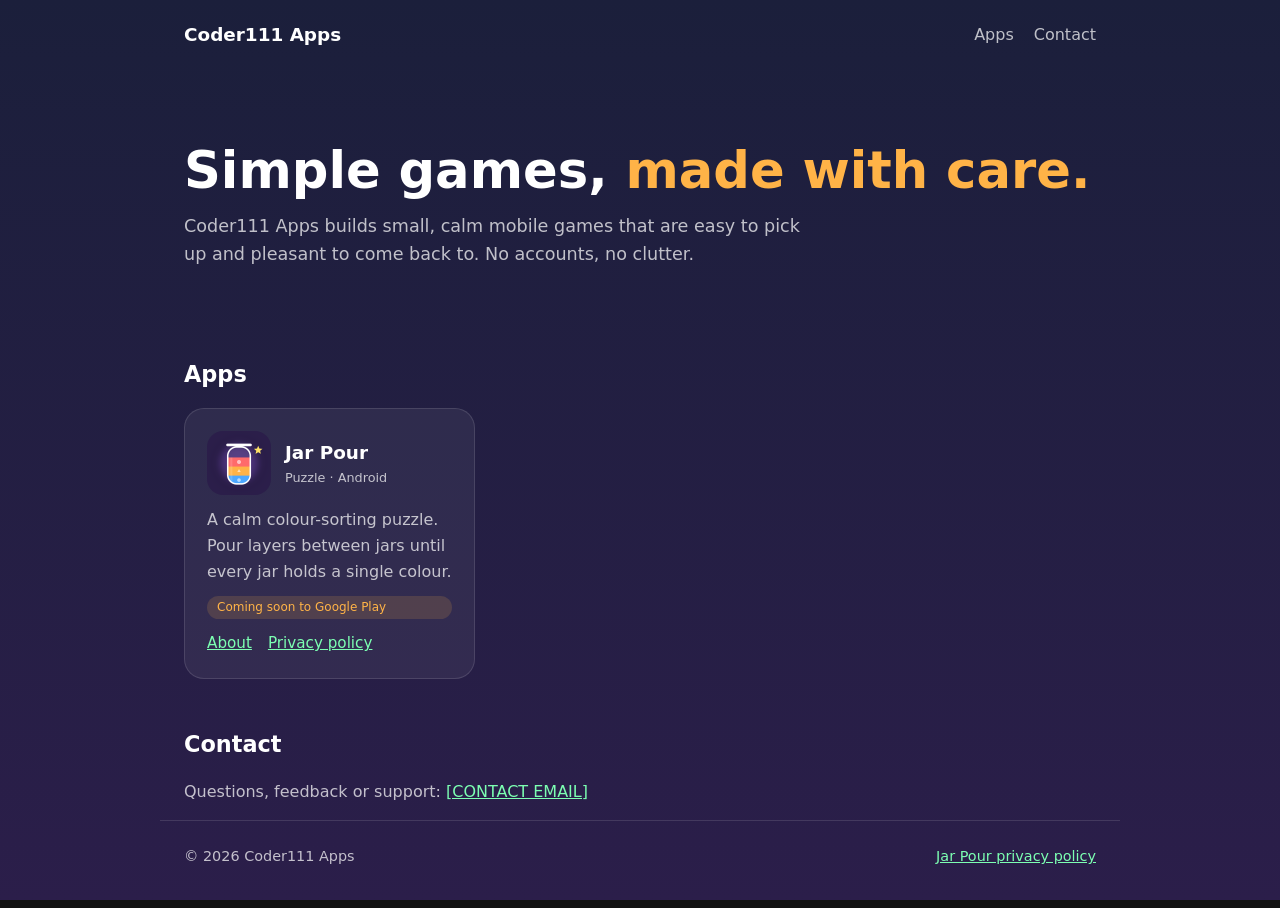
==== index.html @ 6c200217 "Coder111 Apps website" ====
<!DOCTYPE html>
<html lang="en"><head><meta charset="utf-8"><meta name="viewport" content="width=device-width, initial-scale=1">
<title>Coder111 Apps — Simple, friendly mobile games</title>
<meta name="description" content="Coder111 Apps makes simple, calm mobile games for everyone.">
<link rel="icon" href="icon.png"><link rel="stylesheet" href="assets/style.css">
</head><body>
<header class="site wrap"><a class="brand" href="./">Coder111 Apps</a><nav><a href="./#apps">Apps</a><a href="./#contact">Contact</a></nav></header>
<main class="wrap">
  <section class="hero">
    <h1>Simple games, <span>made with care.</span></h1>
    <p>Coder111 Apps builds small, calm mobile games that are easy to pick up and pleasant to come back to. No accounts, no clutter.</p>
  </section>

  <h2 id="apps">Apps</h2>
  <div class="grid">
    <article class="card">
      <div class="top"><img src="icon.png" alt="Jar Pour icon"><div><h3>Jar Pour</h3><div class="tag">Puzzle · Android</div></div></div>
      <p>A calm colour-sorting puzzle. Pour layers between jars until every jar holds a single colour.</p>
      <span class="badge">Coming soon to Google Play</span>
      <div class="links"><a href="jar-pour/">About</a><a href="jar-pour/privacy-policy.html">Privacy policy</a></div>
    </article>
  </div>

  <h2 id="contact">Contact</h2>
  <p style="color:var(--muted)">Questions, feedback or support: <a href="mailto:[CONTACT EMAIL]">[CONTACT EMAIL]</a></p>
</main>
<footer class="site wrap"><span>© 2026 Coder111 Apps</span><span><a href="./jar-pour/privacy-policy.html">Jar Pour privacy policy</a></span></footer>
</body></html>
---- assets/style.css ----
:root{--bg1:#1B1F3B;--bg2:#2B1E4A;--card:rgba(255,255,255,.06);--line:rgba(255,255,255,.12);--accent:#FFB347;--mint:#7CFFB2;--text:#fff;--muted:rgba(255,255,255,.72);color-scheme:dark}
*{box-sizing:border-box}
body{margin:0;min-height:100vh;font-family:system-ui,-apple-system,"Segoe UI",Roboto,sans-serif;background:linear-gradient(var(--bg1),var(--bg2)) fixed;color:var(--text);line-height:1.6}
a{color:var(--mint)}
.wrap{max-width:960px;margin:0 auto;padding:0 24px}
header.site{display:flex;align-items:center;justify-content:space-between;padding:20px 24px}
header.site .brand{font-weight:800;font-size:1.15rem;color:var(--text);text-decoration:none}
header.site nav a{color:var(--muted);text-decoration:none;margin-left:20px}
header.site nav a:hover{color:var(--text)}
.hero{padding:72px 0 40px}
.hero h1{font-size:clamp(2rem,5vw,3.2rem);line-height:1.15;margin:0 0 12px}
.hero h1 span{color:var(--accent)}
.hero p{color:var(--muted);max-width:620px;font-size:1.1rem;margin:0}
h2{font-size:1.4rem;margin:48px 0 16px}
.grid{display:grid;grid-template-columns:repeat(auto-fill,minmax(260px,1fr));gap:20px}
.card{background:var(--card);border:1px solid var(--line);border-radius:20px;padding:22px;display:flex;flex-direction:column;gap:12px}
.card .top{display:flex;gap:14px;align-items:center}
.card img{width:64px;height:64px;border-radius:16px}
.card h3{margin:0;font-size:1.15rem}
.card .tag{font-size:.8rem;color:var(--muted)}
.card p{margin:0;color:var(--muted)}
.card .links{display:flex;gap:16px;flex-wrap:wrap;margin-top:auto;font-size:.95rem}
.badge{display:inline-block;font-size:.75rem;padding:2px 10px;border-radius:999px;background:rgba(255,179,71,.15);color:var(--accent)}
.doc{background:var(--card);border:1px solid var(--line);border-radius:20px;padding:28px 32px;margin:24px 0 48px}
.doc h1{margin-top:0;font-size:1.9rem}
.doc h2{font-size:1.15rem;margin:28px 0 8px}
.doc p,.doc li{color:rgba(255,255,255,.88)}
footer.site{border-top:1px solid var(--line);padding:24px 24px 40px;color:var(--muted);font-size:.9rem;display:flex;justify-content:space-between;flex-wrap:wrap;gap:12px}
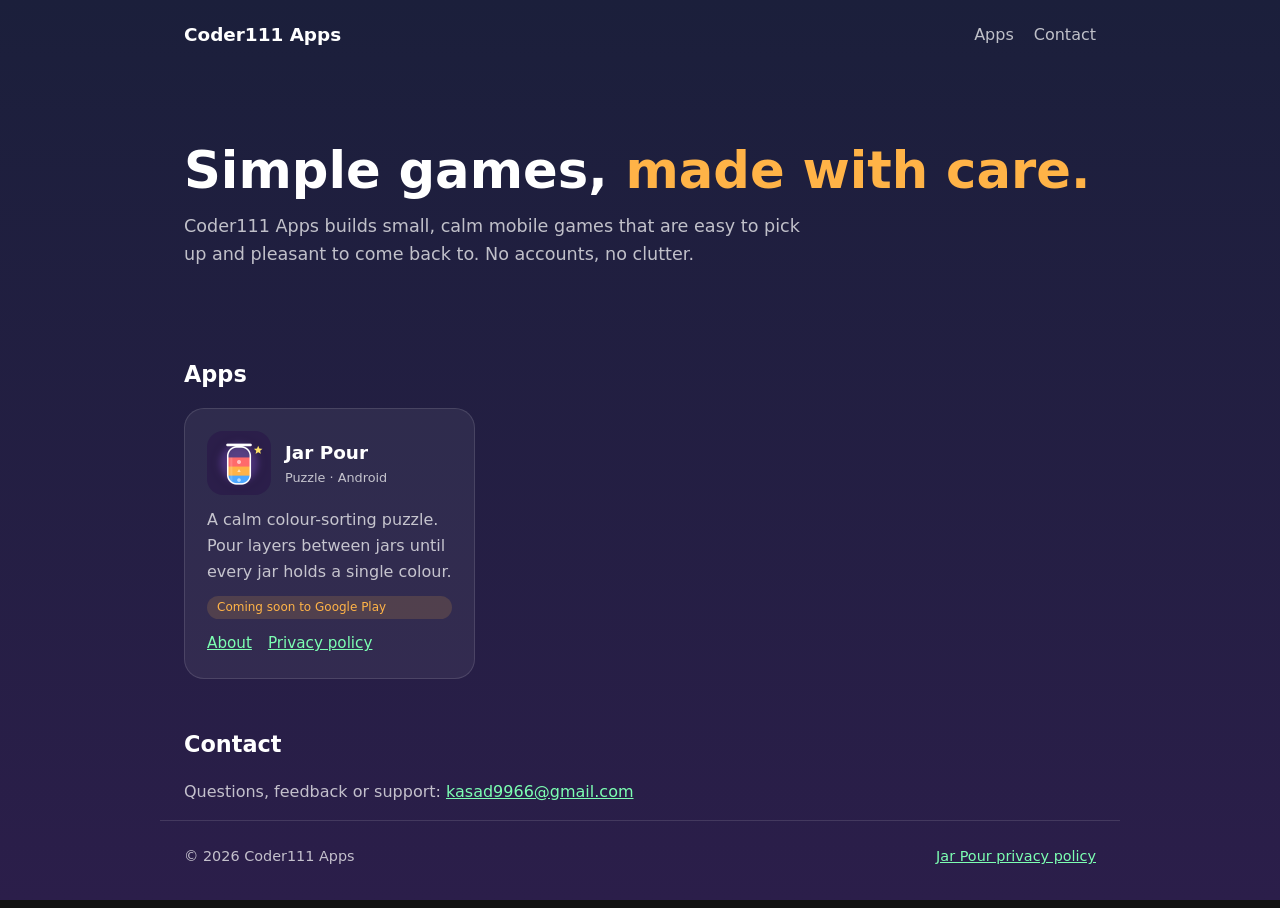
==== commit ce9fb3be: "Add contact email and update README" ====
--- a/index.html
+++ b/index.html
@@ -22,7 +22,7 @@
   </div>
 
   <h2 id="contact">Contact</h2>
-  <p style="color:var(--muted)">Questions, feedback or support: <a href="mailto:[CONTACT EMAIL]">[CONTACT EMAIL]</a></p>
+  <p style="color:var(--muted)">Questions, feedback or support: <a href="mailto:kasad9966@gmail.com">kasad9966@gmail.com</a></p>
 </main>
 <footer class="site wrap"><span>© 2026 Coder111 Apps</span><span><a href="./jar-pour/privacy-policy.html">Jar Pour privacy policy</a></span></footer>
 </body></html>
